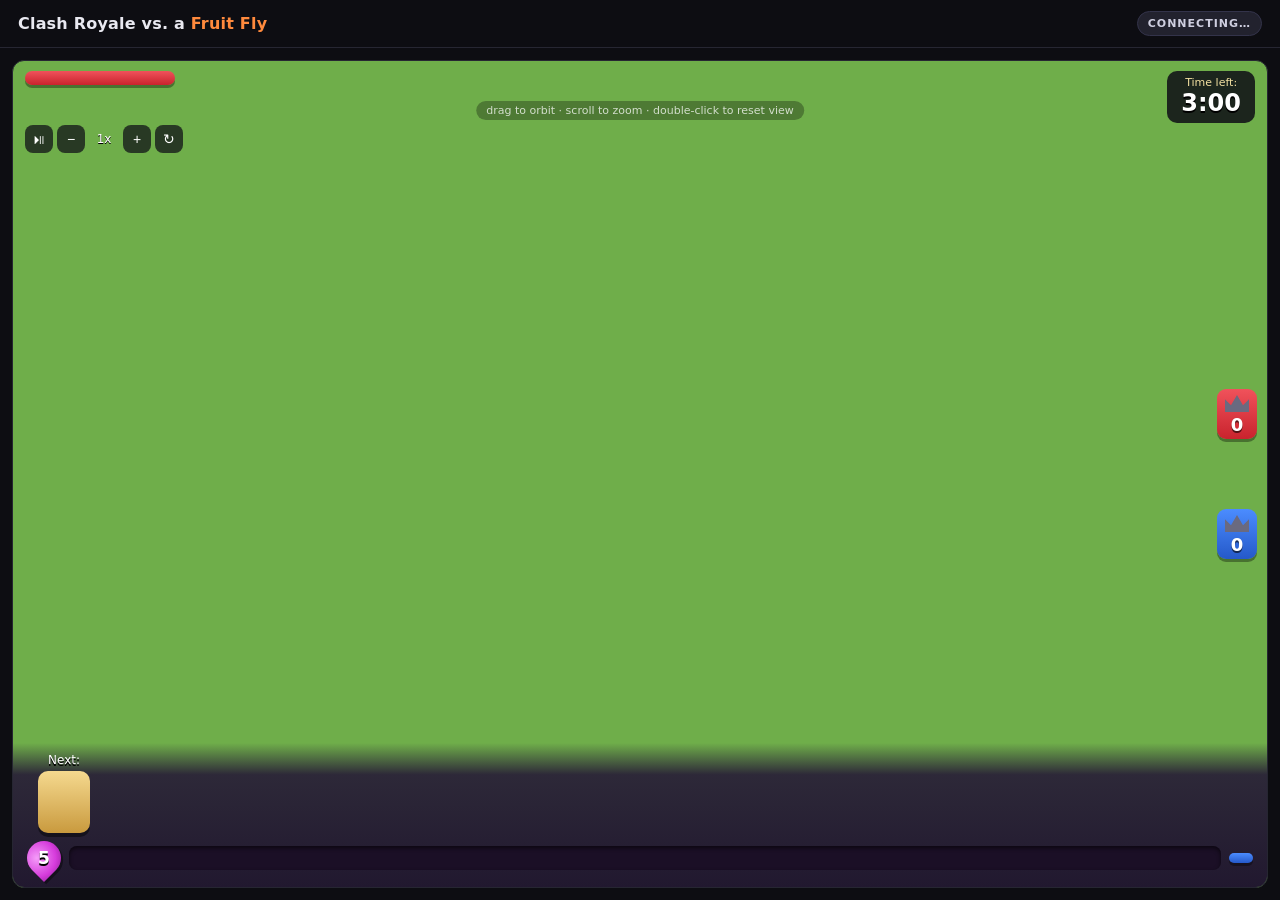
==== web/index.html @ ee89f45e "Add 3D browser viewer with fly avatar and live brain point cloud - play3d.py: stdlib HTTP + server-s" ====
<!doctype html>
<html lang="en">
<head>
  <meta charset="utf-8">
  <meta name="viewport" content="width=device-width, initial-scale=1">
  <title>Fly Clash Royale</title>
  <link rel="icon" href="data:image/svg+xml,%3Csvg xmlns=%22http://www.w3.org/2000/svg%22 viewBox=%220 0 100 100%22%3E%3Ctext y=%22.9em%22 font-size=%2290%22%3E%F0%9F%AA%B0%3C/text%3E%3C/svg%3E">
  <link rel="stylesheet" href="style.css">
  <script type="importmap">
    { "imports": { "three": "./vendor/three.module.js", "three/addons/": "./vendor/" } }
  </script>
</head>
<body>
  <header id="topbar">
    <div class="title">Clash Royale vs. a <span>Fruit Fly</span></div>
    <div id="subtitle"></div>
    <div id="status" class="pill">connecting…</div>
  </header>
  <main>
    <section id="game">
      <canvas id="arena"></canvas>
      <div id="labels"></div>

      <div id="hud-top">
        <div id="opp" class="banner red"><span id="opp-name"></span></div>
        <div id="timer"><small>Time left:</small><b id="time">3:00</b></div>
        <div id="x2" class="hidden"><b>x2</b></div>
      </div>
      <div id="crowns">
        <div class="crownbox red"><div class="crown"></div><b id="crowns-top">0</b></div>
        <div class="crownbox blue"><div class="crown"></div><b id="crowns-bottom">0</b></div>
      </div>

      <div id="hud-bottom">
        <div id="next"><small>Next:</small><div id="next-card" class="card small"></div></div>
        <div id="hand"></div>
        <div id="elixir-row">
          <div class="drop"><b id="elixir-n">5</b></div>
          <div id="elixir-bar"></div>
          <div id="me" class="banner blue"><span id="me-name"></span></div>
        </div>
      </div>

      <div id="controls">
        <button data-cmd="pause" title="Pause (space)">⏯</button>
        <button data-cmd="slower" title="Slower (-)">−</button>
        <span id="speed">1x</span>
        <button data-cmd="faster" title="Faster (+)">+</button>
        <button data-cmd="restart" title="Restart (R)">↻</button>
      </div>
      <div id="hint">drag to orbit · scroll to zoom · double-click to reset view</div>

      <div id="result" class="hidden">
        <div class="result-card">
          <div id="result-title"></div>
          <div id="result-crowns"></div>
          <button id="rematch">Rematch</button>
        </div>
      </div>
    </section>

    <aside id="flypanel" class="hidden">
      <div class="panel-head">
        <div class="panel-title">THE FLY'S BRAIN</div>
        <div id="fly-state" class="pill small">idle</div>
      </div>
      <div id="brain-wrap">
        <canvas id="brain"></canvas>
        <div id="legend"></div>
      </div>
      <div id="stats"></div>
      <div id="thinking">
        <h4>WHAT IT'S CONSIDERING</h4>
        <ol id="think-list"></ol>
      </div>
      <p class="note">
        Every half-second of game time, the arena is projected onto the fly's photoreceptors and
        signals spread through the real FlyWire wiring. The descending &amp; motor neurons (pink) are
        read out as the fly's choice. Brighter = more active.
      </p>
    </aside>
  </main>
  <script type="module" src="js/main.js"></script>
</body>
</html>
---- web/style.css ----
:root {
  --bg: #0d0d12;
  --panel: #15151d;
  --line: #262632;
  --text: #e9e9f1;
  --muted: #8b8ba0;
  --accent: #ff8a3d;
  --blue: #3478f6;
  --red: #e8343e;
  --elixir: #d63cdc;
  --cr-font: "Arial Rounded MT Bold", "Avenir Next", "Helvetica Neue", system-ui, sans-serif;
}

* { box-sizing: border-box; }
html, body { margin: 0; height: 100%; background: var(--bg); color: var(--text); overflow: hidden;
  font-family: -apple-system, BlinkMacSystemFont, "Inter", system-ui, sans-serif; }
.hidden { display: none !important; }

#topbar { height: 48px; display: flex; align-items: center; gap: 14px; padding: 0 18px;
  border-bottom: 1px solid var(--line); }
#topbar .title { font-weight: 700; font-size: 16px; letter-spacing: 0.2px; }
#topbar .title span { color: var(--accent); }
#subtitle { color: var(--muted); font-size: 13px; flex: 1; white-space: nowrap; overflow: hidden; text-overflow: ellipsis; }
.pill { font-size: 11px; font-weight: 700; letter-spacing: 1px; text-transform: uppercase;
  padding: 5px 10px; border-radius: 999px; background: #22222e; color: #cfcfe0; border: 1px solid #33334a; }
.pill.live { background: rgba(60, 200, 120, 0.12); color: #6be29a; border-color: rgba(60, 200, 120, 0.35); }
.pill.warn { background: rgba(255, 138, 61, 0.12); color: var(--accent); border-color: rgba(255, 138, 61, 0.4); }
.pill.small { font-size: 10px; padding: 3px 8px; }

main { display: flex; height: calc(100% - 48px); padding: 12px; gap: 12px; }
#game { position: relative; flex: 1; min-width: 0; border: 1px solid var(--line); border-radius: 12px;
  overflow: hidden; background: #6fae4a; }
#arena { position: absolute; inset: 0; width: 100%; height: 100%; display: block; touch-action: none; }
#game-label { position: absolute; z-index: 5; top: 10px; left: 50%; transform: translateX(-50%);
  font-size: 10px; letter-spacing: 2px; font-weight: 700; color: rgba(255,255,255,0.75);
  background: rgba(0,0,0,0.35); padding: 4px 10px; border-radius: 999px; pointer-events: none; }

/* ---- Clash Royale style HUD ---- */
.cr { font-family: var(--cr-font); }
#hud-top, #hud-bottom, #crowns, #labels, #controls, #hint { position: absolute; z-index: 4; font-family: var(--cr-font); }
#hud-top { top: 10px; left: 12px; right: 12px; display: flex; justify-content: space-between; align-items: flex-start; pointer-events: none; }
.banner { color: #fff; font-size: 16px; padding: 7px 16px; border-radius: 9px; min-width: 150px;
  text-shadow: 0 2px 0 rgba(0,0,0,0.55), 0 0 2px #000; box-shadow: 0 3px 0 rgba(0,0,0,0.35); }
.banner.red { background: linear-gradient(#f0525b, #c9232d); }
.banner.blue { background: linear-gradient(#4b8cff, #2559c9); }
#timer { background: rgba(10, 8, 20, 0.82); border-radius: 10px; padding: 5px 14px 6px; text-align: center; color: #fff; }
#timer small { display: block; font-size: 11px; color: #f1dfa0; }
#timer b { font-size: 24px; text-shadow: 0 2px 0 #000; }
#timer.double b { color: #ff9a3d; }
#x2 { position: absolute; right: 120px; top: 10px; width: 40px; height: 40px; border-radius: 50% 50% 50% 0;
  transform: rotate(-45deg); background: var(--elixir); color: #fff; display: grid; place-items: center;
  font-size: 13px; box-shadow: 0 3px 0 rgba(0,0,0,0.35); }
#x2 b { transform: rotate(45deg); text-shadow: 0 1px 0 #000; }
#crowns { right: 10px; top: 50%; transform: translateY(-50%); display: flex; flex-direction: column; gap: 70px; pointer-events: none; }
.crownbox { width: 40px; padding: 6px 0 4px; border-radius: 9px; text-align: center; color: #fff;
  box-shadow: 0 3px 0 rgba(0,0,0,0.35); }
.crownbox.red { background: linear-gradient(#f0525b, #c9232d); }
.crownbox.blue { background: linear-gradient(#4b8cff, #2559c9); }
.crownbox b { font-size: 18px; text-shadow: 0 2px 0 rgba(0,0,0,0.6); }
.crown { width: 24px; height: 17px; margin: 0 auto 2px; background: #6a6a80;
  clip-path: polygon(0 100%, 0 25%, 25% 60%, 50% 0, 75% 60%, 100% 25%, 100% 100%); }
.crownbox.has .crown { background: #ffcc33; }

#hud-bottom { left: 0; right: 0; bottom: 0; padding: 10px 14px 12px;
  background: linear-gradient(rgba(36, 22, 54, 0.0), rgba(36, 22, 54, 0.88) 22%, rgba(30, 18, 46, 0.96));
  display: grid; grid-template-columns: 74px 1fr; grid-template-rows: auto auto; gap: 8px 10px; }
#next { grid-row: 1; display: flex; flex-direction: column; align-items: center; justify-content: flex-end; color: #fff; }
#next small { font-size: 12px; text-shadow: 0 2px 0 #000; margin-bottom: 4px; }
#hand { grid-row: 1; display: grid; grid-template-columns: repeat(4, 1fr); gap: 8px; max-width: 420px; }
#elixir-row { grid-column: 1 / 3; display: flex; align-items: center; gap: 8px; }
#me { min-width: 0; font-size: 13px; padding: 5px 12px; white-space: nowrap; }

.card { position: relative; aspect-ratio: 5 / 6; border-radius: 10px; cursor: pointer; user-select: none;
  background: linear-gradient(#f5d98f, #c99a3e); padding: 3px; box-shadow: 0 4px 0 rgba(0,0,0,0.45);
  transition: transform 0.12s ease, filter 0.2s; }
.card .inner { position: relative; width: 100%; height: 100%; border-radius: 8px; overflow: hidden;
  background: radial-gradient(circle at 50% 35%, #6d93d8, #2e4f93); }
.card img { position: absolute; inset: 0; width: 100%; height: 100%; object-fit: contain; }
.card .name { position: absolute; left: 0; right: 0; bottom: 3px; text-align: center; color: #fff;
  font-size: 11px; text-shadow: 0 1px 0 #000, 0 0 2px #000; }
.card .cost { position: absolute; left: -7px; top: -7px; width: 26px; height: 26px; border-radius: 50% 50% 50% 0;
  transform: rotate(-45deg); background: radial-gradient(circle at 35% 35%, #f59cf9, var(--elixir) 60%, #8a1d92);
  box-shadow: 0 2px 0 rgba(0,0,0,0.4); display: grid; place-items: center; }
.card .cost b { transform: rotate(45deg); color: #fff; font-size: 14px; text-shadow: 0 1px 0 #000, 0 0 2px #000; }
.card .cover { position: absolute; left: 0; right: 0; top: 0; background: rgba(30, 30, 40, 0.68); border-radius: 8px 8px 0 0; }
.card.selected { transform: translateY(-12px); box-shadow: 0 0 0 3px #fff8b0, 0 10px 18px rgba(0,0,0,0.5); }
.card.small { width: 52px; cursor: default; }
.card.small .name { display: none; }
.card.small .cost { width: 20px; height: 20px; left: -5px; top: -5px; }
.card.small .cost b { font-size: 11px; }
.card.denied { animation: shake 0.3s; }
@keyframes shake { 25% { transform: translateX(-4px); } 75% { transform: translateX(4px); } }

.drop { width: 34px; height: 34px; flex: none; border-radius: 50% 50% 50% 0; transform: rotate(-45deg);
  background: radial-gradient(circle at 35% 35%, #f59cf9, var(--elixir) 60%, #8a1d92);
  display: grid; place-items: center; box-shadow: 0 3px 0 rgba(0,0,0,0.4); }
.drop b { transform: rotate(45deg); color: #fff; font-size: 17px; text-shadow: 0 2px 0 #000; }
#elixir-bar { flex: 1; height: 24px; display: grid; grid-template-columns: repeat(10, 1fr); gap: 3px;
  padding: 3px; border-radius: 8px; background: #1b0f26; box-shadow: inset 0 2px 4px rgba(0,0,0,0.6); }
#elixir-bar .seg { border-radius: 5px; background: #3a1f4c; position: relative; overflow: hidden; }
#elixir-bar .seg i { position: absolute; inset: 0; width: 0; background: linear-gradient(#f07cf5, var(--elixir)); }

#labels { inset: 0; pointer-events: none; }
.hp { position: absolute; transform: translate(-50%, -100%); height: 8px; border-radius: 4px;
  background: #23232c; box-shadow: 0 0 0 1.5px #111; overflow: hidden; }
.hp i { position: absolute; left: 0; top: 0; bottom: 0; background: var(--blue); }
.hp.red i { background: var(--red); }
.hp.big { height: 16px; }
.hp.big b { position: absolute; inset: 0; text-align: center; font-size: 11px; line-height: 16px; color: #fff;
  text-shadow: 0 1px 0 #000, 0 0 2px #000; }
.zz { position: absolute; transform: translate(-50%, -100%); color: #fff; font-size: 18px; font-weight: bold;
  text-shadow: 0 2px 0 #000; animation: zz 2s infinite; }
@keyframes zz { 0% { opacity: 0; transform: translate(-30%, -60%); } 30% { opacity: 1; } 100% { opacity: 0; transform: translate(10%, -180%); } }
.popcard { position: absolute; width: 46px; transform: translate(-50%, -120%); animation: pop 1.3s forwards; }
.popcard img { width: 100%; border-radius: 7px; border: 2px solid #fff; box-shadow: 0 3px 8px rgba(0,0,0,0.5); background: #3b5fa8; }
.popcard.red img { border-color: #ffb0b5; background: #a8323b; }
@keyframes pop { 0% { opacity: 0; transform: translate(-50%, -80%) scale(0.6); } 15% { opacity: 1; transform: translate(-50%, -120%) scale(1.05); }
  75% { opacity: 1; } 100% { opacity: 0; transform: translate(-50%, -170%) scale(0.9); } }

#controls { left: 12px; top: 64px; display: flex; gap: 4px; align-items: center; }
#controls button { width: 28px; height: 28px; border-radius: 8px; border: none; cursor: pointer;
  background: rgba(10, 8, 20, 0.7); color: #fff; font-size: 14px; }
#controls button:hover { background: rgba(40, 30, 70, 0.9); }
#speed { color: #fff; font-size: 12px; min-width: 30px; text-align: center; text-shadow: 0 1px 0 #000; }
#hint { left: 50%; transform: translateX(-50%); top: 40px; color: rgba(255,255,255,0.75); font-size: 11px;
  background: rgba(0,0,0,0.3); padding: 3px 10px; border-radius: 999px; pointer-events: none; transition: opacity 1s; }

#result { position: absolute; inset: 0; z-index: 10; display: grid; place-items: center; background: rgba(0,0,0,0.45);
  font-family: var(--cr-font); }
.result-card { text-align: center; color: #fff; }
#result-title { font-size: 40px; text-shadow: 0 3px 0 #000; padding: 14px 30px; border-radius: 14px; }
#result-crowns { display: flex; gap: 14px; justify-content: center; margin: 18px 0; }
#result-crowns .crown { width: 54px; height: 38px; }
#result-crowns .crown.on { background: #ffcc33; }
#rematch { font-family: var(--cr-font); font-size: 18px; color: #fff; border: none; border-radius: 10px; padding: 10px 26px;
  background: linear-gradient(#ffcd4d, #e39a12); box-shadow: 0 4px 0 #8a5a00; cursor: pointer; text-shadow: 0 2px 0 rgba(0,0,0,0.4); }

/* ---- fly panel ---- */
#flypanel { width: 380px; flex: none; display: flex; flex-direction: column; gap: 10px; background: var(--panel);
  border: 1px solid var(--line); border-radius: 12px; padding: 14px; overflow-y: auto; }
.panel-head { display: flex; justify-content: space-between; align-items: center; }
.panel-title { font-size: 11px; font-weight: 700; letter-spacing: 2px; color: var(--muted); }
#brain-wrap { position: relative; height: 330px; border-radius: 10px; overflow: hidden;
  background: radial-gradient(circle at 50% 45%, #141428, #07070c); }
#brain { width: 100%; height: 100%; display: block; cursor: grab; }
#legend { position: absolute; left: 10px; bottom: 8px; font-size: 11px; color: #b9b9cc; display: grid; gap: 2px; pointer-events: none; }
#legend span { display: inline-block; width: 8px; height: 8px; border-radius: 50%; margin-right: 6px; }
#stats { display: grid; grid-template-columns: repeat(3, 1fr); border: 1px solid var(--line); border-radius: 10px; }
#stats div { padding: 10px; border-right: 1px solid var(--line); border-bottom: 1px solid var(--line); }
#stats div:nth-child(3n) { border-right: none; }
#stats div:nth-last-child(-n + 3) { border-bottom: none; }
#stats b { display: block; font-size: 17px; font-variant-numeric: tabular-nums; }
#stats small { font-size: 9px; letter-spacing: 1px; color: var(--muted); text-transform: uppercase; }
#thinking h4 { margin: 4px 0 8px; font-size: 11px; letter-spacing: 2px; color: var(--muted); }
#think-list { list-style: none; margin: 0; padding: 0; display: grid; gap: 6px; }
#think-list li { position: relative; padding: 7px 10px; border-radius: 8px; background: #1d1d28; font-size: 13px; overflow: hidden; }
#think-list li i { position: absolute; left: 0; top: 0; bottom: 0; background: rgba(255, 138, 61, 0.22); transition: width 0.3s; }
#think-list li span { position: relative; display: flex; justify-content: space-between; }
#think-list li em { font-style: normal; color: var(--muted); font-variant-numeric: tabular-nums; }
.note { color: var(--muted); font-size: 12px; line-height: 1.5; margin: 0; }
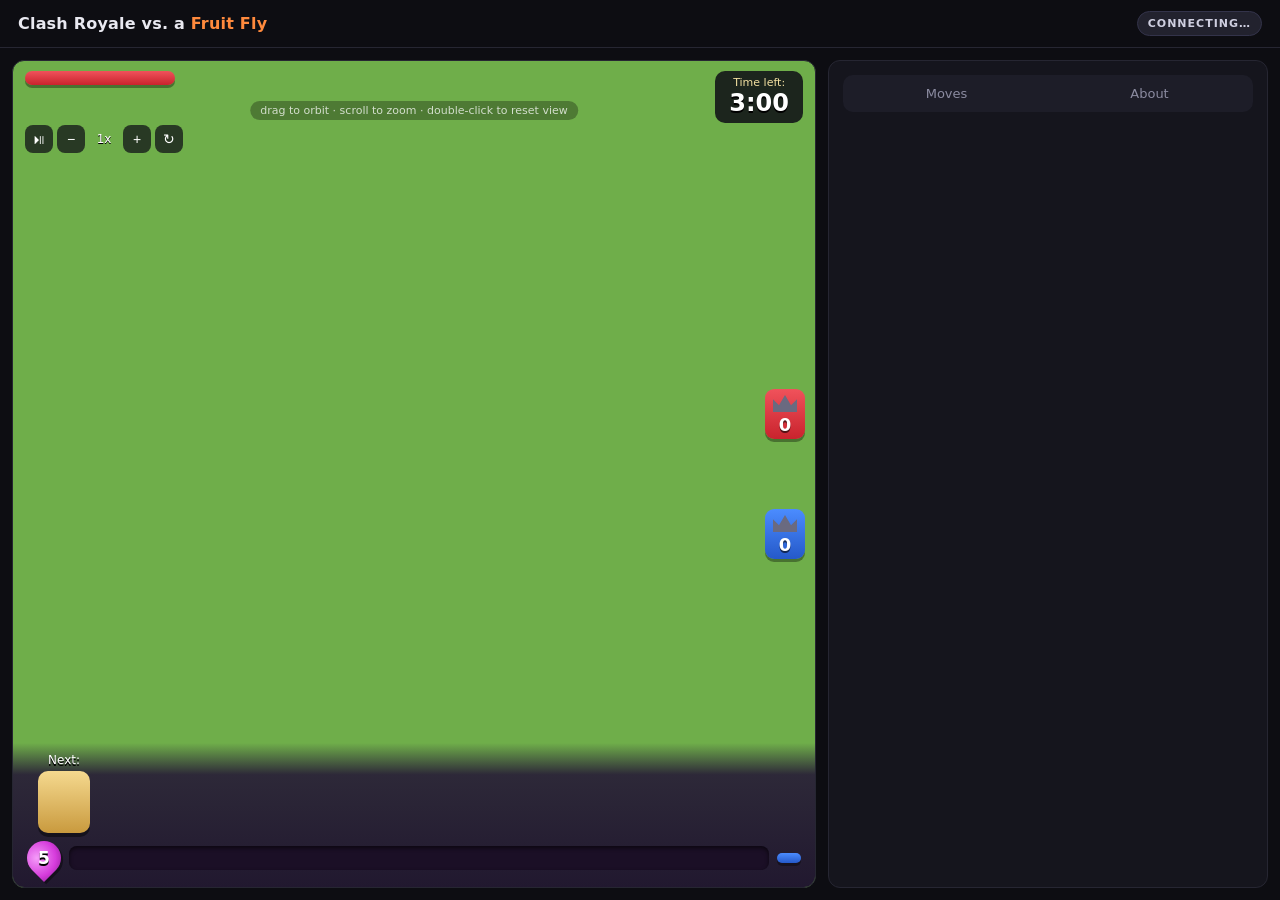
==== commit 4335df70: "Viewer: who's-winning bar, tabbed side panel, moves log, About - Value network moved to fly/critic.p" ====
--- a/web/index.html
+++ b/web/index.html
@@ -19,6 +19,10 @@
   <main>
     <section id="game">
       <canvas id="arena"></canvas>
+      <div id="winbar" class="hidden" title="Who's winning (the fly's value network)">
+        <div id="winbar-top"></div><div id="winbar-fill"></div>
+        <b id="winbar-top-n"></b><b id="winbar-bot-n"></b>
+      </div>
       <div id="labels"></div>
 
       <div id="hud-top">
@@ -59,25 +63,71 @@
       </div>
     </section>
 
-    <aside id="flypanel" class="hidden">
-      <div class="panel-head">
-        <div class="panel-title">THE FLY'S BRAIN</div>
-        <div id="fly-state" class="pill small">idle</div>
-      </div>
-      <div id="brain-wrap">
-        <canvas id="brain"></canvas>
-        <div id="legend"></div>
-      </div>
-      <div id="stats"></div>
-      <div id="thinking">
-        <h4>WHAT IT'S CONSIDERING</h4>
-        <ol id="think-list"></ol>
-      </div>
-      <p class="note">
-        Every half-second of game time, the arena is projected onto the fly's photoreceptors and
-        signals spread through the real FlyWire wiring. The descending &amp; motor neurons (pink) are
-        read out as the fly's choice. Brighter = more active.
-      </p>
+    <aside id="flypanel">
+      <section id="brain-section" class="hidden">
+        <div class="panel-head">
+          <div class="panel-title">THE FLY'S BRAIN</div>
+          <div id="fly-state" class="pill small">idle</div>
+        </div>
+        <div id="brain-wrap">
+          <canvas id="brain"></canvas>
+          <button id="brain-expand" title="Expand the brain (B)">⤢</button>
+          <div id="legend"></div>
+        </div>
+        <div id="stats"></div>
+      </section>
+
+      <nav id="tabs">
+        <button data-tab="decision" class="hidden">Decision</button>
+        <button data-tab="moves">Moves</button>
+        <button data-tab="about">About</button>
+      </nav>
+
+      <section class="tab" id="tab-decision">
+        <div id="decision">
+          <div class="vision-col">
+            <h4>WHAT IT SEES</h4>
+            <canvas id="vision" width="360" height="640"></canvas>
+            <div class="vision-key">
+              <span><i style="background:#47c6ff"></i>its troops</span>
+              <span><i style="background:#ff7a45"></i>enemy</span>
+              <span><i class="ring"></i>where it wants to play</span>
+            </div>
+          </div>
+          <div class="hand-col">
+            <h4>ITS HAND</h4>
+            <div id="fly-hand"></div>
+            <div id="fly-wait" class="pick"><div class="bar"><i></i></div><span>Wait</span><em>–</em></div>
+            <div id="fly-elixir"></div>
+          </div>
+        </div>
+        <div id="thinking">
+          <h4>WHAT IT'S CONSIDERING</h4>
+          <ol id="think-list"></ol>
+        </div>
+      </section>
+
+      <section class="tab" id="tab-moves">
+        <ol id="moves"><li class="empty">No cards played yet.</li></ol>
+      </section>
+
+      <section class="tab" id="tab-about">
+        <h3>A fruit fly's brain, playing Clash Royale</h3>
+        <p>The player called <b>Fly</b> is controlled by a simulation of the adult fruit-fly brain wired exactly like
+          the real one: 134,181 neurons and 2.7 million connections from the
+          <a href="https://flywire.ai" target="_blank" rel="noopener">FlyWire</a> connectome. Which neurons connect, and
+          whether each connection excites or inhibits, comes from the real fly and never changes.</p>
+        <p>Every half-second of game time, the arena is projected onto the fly's ~7,500 photoreceptors. Activity spreads
+          through the wiring, and the descending &amp; motor neurons (pink in the brain view) are read out as its choice:
+          wait, or play a card somewhere.</p>
+        <p>It learned only by playing against copies of itself (reinforcement learning, PPO): wins are rewarded and
+          losses penalised. Training adjusted how strongly each neuron responds, never the wiring. The bots never
+          taught it; they only measure it.</p>
+        <p class="muted">Controls: click a card (or 1–4), then the arena. Drag to orbit, scroll to zoom, B to expand
+          the brain, Space to pause, R for a rematch.</p>
+        <p class="muted">Unofficial fan project, not affiliated with Supercell. FlyWire data CC BY-NC 4.0.
+          <a href="https://github.com/Zaib111/fly-clash-royale" target="_blank" rel="noopener">Source on GitHub</a>.</p>
+      </section>
     </aside>
   </main>
   <script type="module" src="js/main.js"></script>
--- a/web/style.css
+++ b/web/style.css
@@ -136,11 +136,11 @@
   background: linear-gradient(#ffcd4d, #e39a12); box-shadow: 0 4px 0 #8a5a00; cursor: pointer; text-shadow: 0 2px 0 rgba(0,0,0,0.4); }
 
 /* ---- fly panel ---- */
-#flypanel { width: 380px; flex: none; display: flex; flex-direction: column; gap: 10px; background: var(--panel);
+#flypanel { width: 440px; flex: none; display: flex; flex-direction: column; gap: 10px; background: var(--panel);
   border: 1px solid var(--line); border-radius: 12px; padding: 14px; overflow-y: auto; }
 .panel-head { display: flex; justify-content: space-between; align-items: center; }
 .panel-title { font-size: 11px; font-weight: 700; letter-spacing: 2px; color: var(--muted); }
-#brain-wrap { position: relative; height: 330px; border-radius: 10px; overflow: hidden;
+#brain-wrap { position: relative; height: 430px; flex: none; border-radius: 10px; overflow: hidden;
   background: radial-gradient(circle at 50% 45%, #141428, #07070c); }
 #brain { width: 100%; height: 100%; display: block; cursor: grab; }
 #legend { position: absolute; left: 10px; bottom: 8px; font-size: 11px; color: #b9b9cc; display: grid; gap: 2px; pointer-events: none; }
@@ -158,3 +158,65 @@
 #think-list li span { position: relative; display: flex; justify-content: space-between; }
 #think-list li em { font-style: normal; color: var(--muted); font-variant-numeric: tabular-nums; }
 .note { color: var(--muted); font-size: 12px; line-height: 1.5; margin: 0; }
+
+/* ---- the fly's view + its card pick ---- */
+#decision { display: grid; grid-template-columns: 150px 1fr; gap: 12px; }
+#decision h4 { margin: 2px 0 8px; font-size: 11px; letter-spacing: 2px; color: var(--muted); }
+#vision { width: 150px; height: 266px; display: block; border-radius: 8px; background: #07070c; }
+.vision-key { display: grid; gap: 2px; margin-top: 6px; font-size: 10.5px; color: #b9b9cc; }
+.vision-key i { display: inline-block; width: 8px; height: 8px; border-radius: 50%; margin-right: 6px; vertical-align: -1px; }
+.vision-key i.ring { border: 2px solid #ffd27a; width: 6px; height: 6px; }
+#fly-hand { display: grid; gap: 6px; }
+.pick { position: relative; display: grid; grid-template-columns: 34px 1fr auto; align-items: center; gap: 8px;
+  padding: 4px 8px 4px 4px; border-radius: 8px; background: #1d1d28; border: 1px solid transparent; transition: border-color 0.2s, box-shadow 0.2s; }
+.pick img { width: 34px; height: 40px; object-fit: contain; border-radius: 5px; }
+.pick span { font-size: 12.5px; position: relative; }
+.pick em { font-style: normal; font-size: 12px; color: var(--muted); font-variant-numeric: tabular-nums; position: relative; }
+.pick .bar { position: absolute; inset: 0; border-radius: 8px; overflow: hidden; }
+.pick .bar i { position: absolute; left: 0; top: 0; bottom: 0; width: 0; background: rgba(255, 138, 61, 0.2); transition: width 0.3s; }
+.pick img { position: relative; }
+.pick.chosen { border-color: #ffd27a; box-shadow: 0 0 14px rgba(255, 210, 122, 0.35); }
+.pick.broke { opacity: 0.45; }
+#fly-wait { grid-template-columns: 1fr auto; padding-left: 10px; margin-top: 6px; min-height: 34px; }
+#fly-elixir { margin-top: 8px; font-size: 11px; color: var(--muted); }
+#fly-elixir b { color: #f07cf5; font-size: 13px; }
+
+#brain-expand { position: absolute; top: 8px; right: 8px; width: 30px; height: 30px; border-radius: 8px; border: 1px solid #33334a;
+  background: rgba(20, 20, 32, 0.8); color: #fff; font-size: 16px; cursor: pointer; z-index: 2; }
+#brain-expand:hover { background: rgba(50, 40, 80, 0.9); }
+body.brain-big #brain-wrap { position: fixed; inset: 60px 12px 12px 12px; height: auto; z-index: 50;
+  border: 1px solid var(--line); box-shadow: 0 20px 60px rgba(0,0,0,0.6); }
+body.brain-big #legend { font-size: 13px; }
+
+/* ---- tabs ---- */
+#tabs { display: flex; gap: 4px; padding: 4px; border-radius: 10px; background: #1d1d28; flex: none; }
+#tabs button { flex: 1; border: none; border-radius: 7px; padding: 7px 0; background: transparent; color: var(--muted);
+  font: inherit; font-size: 13px; cursor: pointer; }
+#tabs button.active { background: #2c2c3c; color: var(--text); }
+.tab { display: none; }
+.tab.active { display: block; }
+#tab-about h3 { margin: 4px 0 8px; font-size: 15px; }
+#tab-about p { font-size: 13px; line-height: 1.55; color: #cfcfdc; margin: 0 0 10px; }
+#tab-about p.muted { color: var(--muted); font-size: 12px; }
+#tab-about a { color: var(--accent); }
+#moves { list-style: none; margin: 0; padding: 0; display: grid; gap: 4px; max-height: 420px; overflow-y: auto; }
+#moves li { display: grid; grid-template-columns: 38px 10px 1fr auto; align-items: center; gap: 8px; padding: 5px 8px;
+  border-radius: 8px; background: #1d1d28; font-size: 12.5px; }
+#moves li.empty { display: block; color: var(--muted); background: none; }
+#moves li .t { color: var(--muted); font-variant-numeric: tabular-nums; }
+#moves li .dot { width: 8px; height: 8px; border-radius: 50%; }
+#moves li img { width: 26px; height: 30px; object-fit: contain; }
+#moves li .who { color: var(--muted); font-size: 11.5px; }
+#moves li.new { animation: flashrow 1s; }
+@keyframes flashrow { from { background: #3a2f1e; } to { background: #1d1d28; } }
+
+/* ---- who's winning bar ---- */
+#winbar { position: absolute; z-index: 4; left: 12px; top: 104px; bottom: 190px; width: 12px; border-radius: 6px; overflow: hidden;
+  background: var(--red); box-shadow: 0 0 0 2px rgba(0,0,0,0.35); }
+#winbar-fill { position: absolute; left: 0; right: 0; bottom: 0; height: 50%; background: var(--blue); transition: height 0.6s ease; }
+#winbar b { position: absolute; left: 18px; font-family: var(--cr-font); font-size: 12px; color: #fff; text-shadow: 0 1px 0 #000, 0 0 3px #000; white-space: nowrap; }
+#winbar { overflow: visible; }
+#winbar-top-n { top: 0; }
+#winbar-bot-n { bottom: 0; }
+#winbar-top { position: absolute; inset: 0; border-radius: 6px; background: var(--red); }
+#winbar-fill { border-radius: 0 0 6px 6px; }
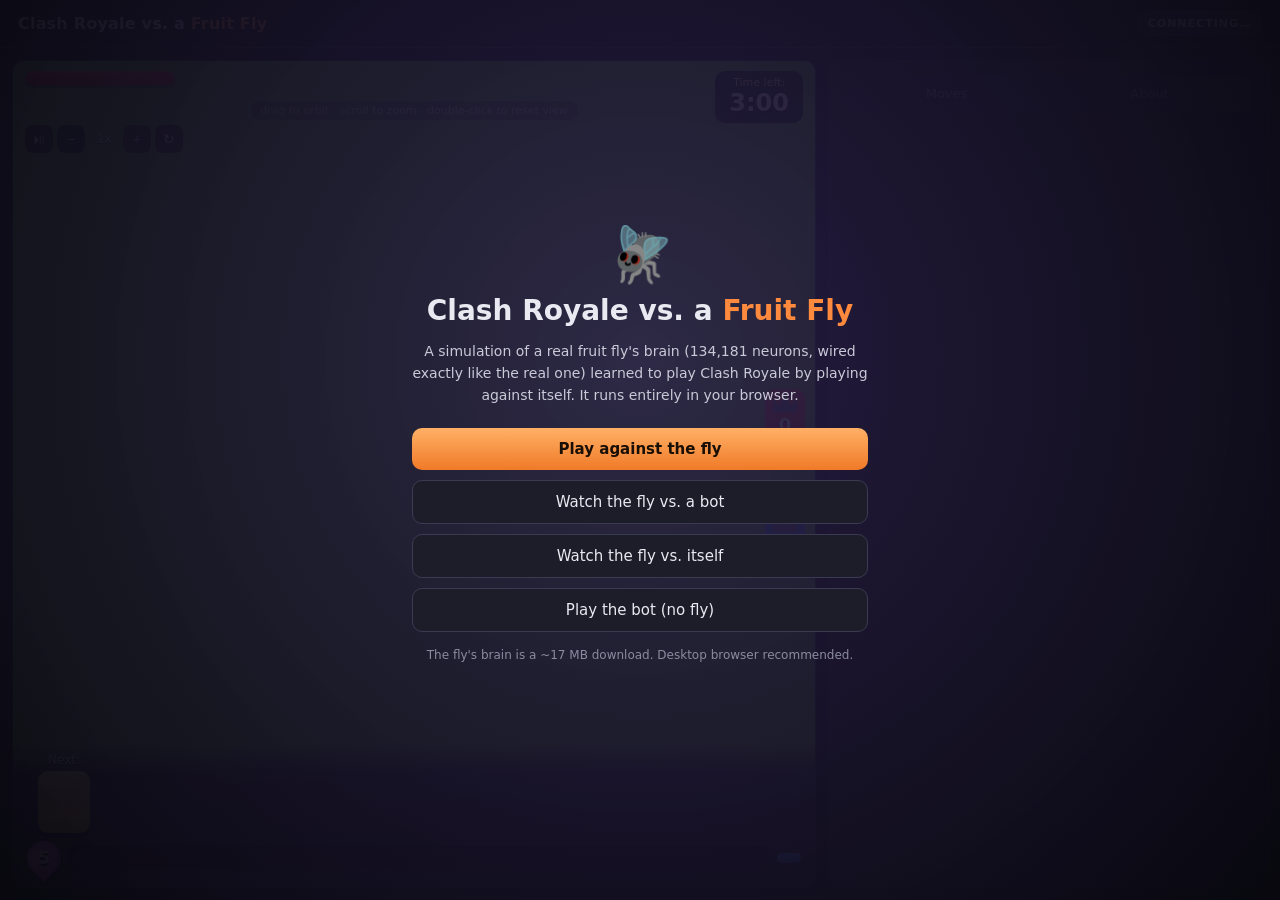
==== commit 260a9369: "Run the whole game in the browser: JS port of the game, bots and fly brain - web/js/engine/game.js: " ====
--- a/web/index.html
+++ b/web/index.html
@@ -130,6 +130,22 @@
       </section>
     </aside>
   </main>
+  <div id="menu" class="overlay hidden">
+    <div class="menu-card">
+      <div class="menu-fly">🪰</div>
+      <h1>Clash Royale vs. a <span>Fruit Fly</span></h1>
+      <p>A simulation of a real fruit fly's brain (134,181 neurons, wired exactly like the real one) learned to play
+        Clash Royale by playing against itself. It runs entirely in your browser.</p>
+      <div class="menu-buttons">
+        <button data-p1="human" data-p2="fly" class="primary">Play against the fly</button>
+        <button data-p1="scripted" data-p2="fly">Watch the fly vs. a bot</button>
+        <button data-p1="fly" data-p2="fly">Watch the fly vs. itself</button>
+        <button data-p1="human" data-p2="scripted">Play the bot (no fly)</button>
+      </div>
+      <p class="menu-note">The fly's brain is a ~17 MB download. Desktop browser recommended.</p>
+    </div>
+  </div>
+  <div id="loading" class="overlay hidden"><div class="menu-card"><div class="menu-fly spin">🪰</div><p id="loading-text">Starting…</p></div></div>
   <script type="module" src="js/main.js"></script>
 </body>
 </html>
--- a/web/style.css
+++ b/web/style.css
@@ -220,3 +220,20 @@
 #winbar-bot-n { bottom: 0; }
 #winbar-top { position: absolute; inset: 0; border-radius: 6px; background: var(--red); }
 #winbar-fill { border-radius: 0 0 6px 6px; }
+
+/* ---- start menu / loading (browser-only mode) ---- */
+.overlay { position: fixed; inset: 0; z-index: 100; display: grid; place-items: center;
+  background: radial-gradient(circle at 50% 40%, rgba(40, 30, 70, 0.92), rgba(8, 8, 14, 0.97)); }
+.menu-card { max-width: 520px; padding: 32px; text-align: center; }
+.menu-card h1 { margin: 8px 0 12px; font-size: 28px; }
+.menu-card h1 span { color: var(--accent); }
+.menu-card p { color: #c9c9d8; line-height: 1.55; font-size: 14px; }
+.menu-fly { font-size: 54px; }
+.menu-fly.spin { animation: hover 1.2s ease-in-out infinite alternate; }
+@keyframes hover { from { transform: translateY(-6px) rotate(-6deg); } to { transform: translateY(6px) rotate(6deg); } }
+.menu-buttons { display: grid; gap: 10px; margin: 22px 0 14px; }
+.menu-buttons button { font: inherit; font-size: 15px; padding: 12px; border-radius: 10px; cursor: pointer;
+  border: 1px solid #3a3a52; background: #1d1d2a; color: var(--text); }
+.menu-buttons button:hover { background: #2a2a3d; }
+.menu-buttons button.primary { background: linear-gradient(#ffb066, #f07a28); border: none; color: #1a0f05; font-weight: 700; }
+.menu-note { font-size: 12px !important; color: var(--muted) !important; }
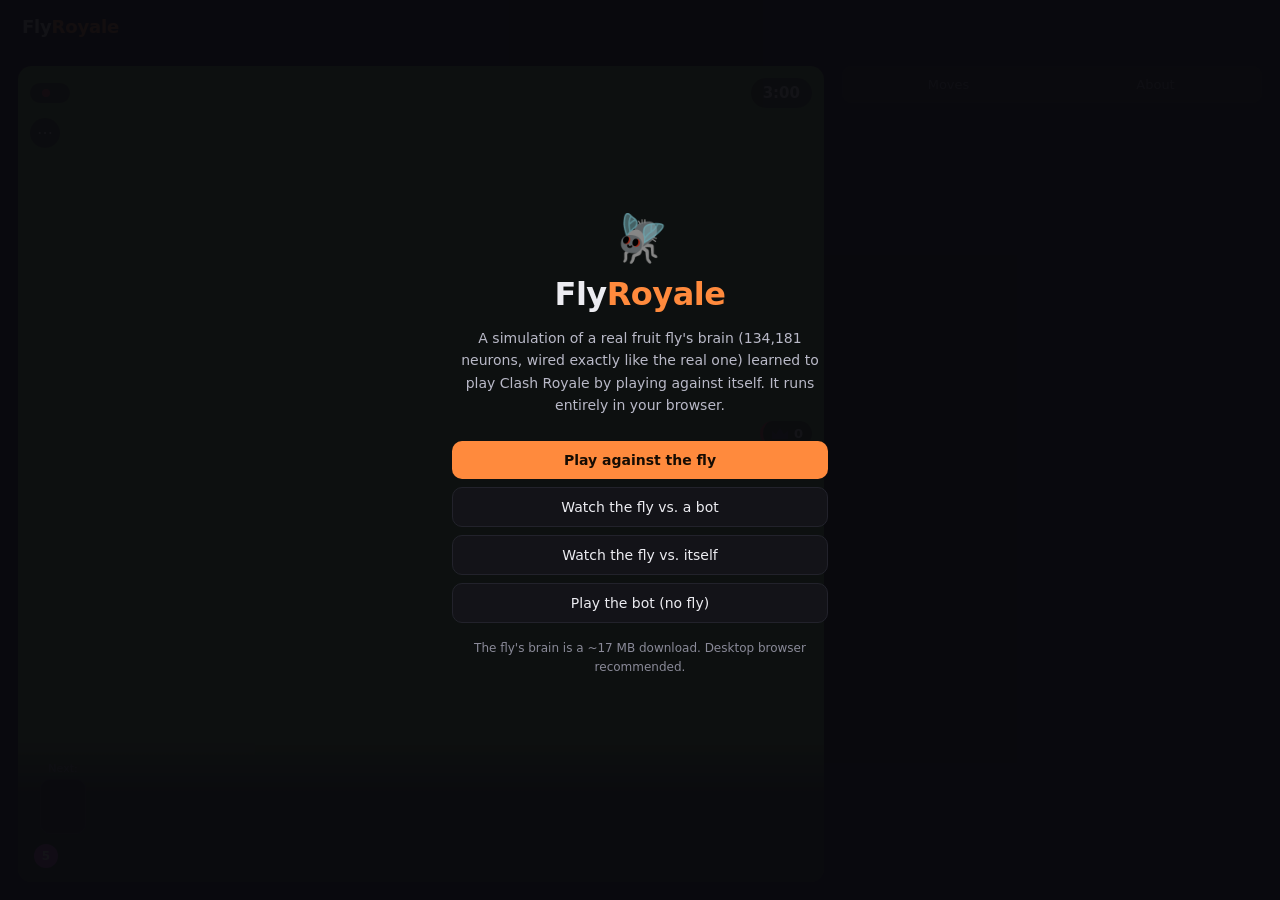
==== commit 4a0f6f4e: "Rename to FlyRoyale; minimal UI - Top bar is just the name and a one-line description; status pill o" ====
--- a/web/index.html
+++ b/web/index.html
@@ -3,7 +3,7 @@
 <head>
   <meta charset="utf-8">
   <meta name="viewport" content="width=device-width, initial-scale=1">
-  <title>Fly Clash Royale</title>
+  <title>FlyRoyale</title>
   <link rel="icon" href="data:image/svg+xml,%3Csvg xmlns=%22http://www.w3.org/2000/svg%22 viewBox=%220 0 100 100%22%3E%3Ctext y=%22.9em%22 font-size=%2290%22%3E%F0%9F%AA%B0%3C/text%3E%3C/svg%3E">
   <link rel="stylesheet" href="style.css">
   <script type="importmap">
@@ -12,23 +12,19 @@
 </head>
 <body>
   <header id="topbar">
-    <div class="title">Clash Royale vs. a <span>Fruit Fly</span></div>
+    <div class="title">Fly<span>Royale</span></div>
     <div id="subtitle"></div>
-    <div id="status" class="pill">connecting…</div>
+    <div id="status" class="pill hidden"></div>
   </header>
   <main>
     <section id="game">
       <canvas id="arena"></canvas>
-      <div id="winbar" class="hidden" title="Who's winning (the fly's value network)">
-        <div id="winbar-top"></div><div id="winbar-fill"></div>
-        <b id="winbar-top-n"></b><b id="winbar-bot-n"></b>
-      </div>
+      <div id="winbar" class="hidden" title="Who's winning"><div id="winbar-fill"></div></div>
       <div id="labels"></div>
 
       <div id="hud-top">
-        <div id="opp" class="banner red"><span id="opp-name"></span></div>
-        <div id="timer"><small>Time left:</small><b id="time">3:00</b></div>
-        <div id="x2" class="hidden"><b>x2</b></div>
+        <div id="opp"><i></i><span id="opp-name"></span></div>
+        <div id="timer"><b id="time">3:00</b><span id="x2" class="hidden">2× elixir</span></div>
       </div>
       <div id="crowns">
         <div class="crownbox red"><div class="crown"></div><b id="crowns-top">0</b></div>
@@ -41,18 +37,16 @@
         <div id="elixir-row">
           <div class="drop"><b id="elixir-n">5</b></div>
           <div id="elixir-bar"></div>
-          <div id="me" class="banner blue"><span id="me-name"></span></div>
         </div>
       </div>
 
-      <div id="controls">
-        <button data-cmd="pause" title="Pause (space)">⏯</button>
-        <button data-cmd="slower" title="Slower (-)">−</button>
-        <span id="speed">1x</span>
-        <button data-cmd="faster" title="Faster (+)">+</button>
-        <button data-cmd="restart" title="Restart (R)">↻</button>
+      <button id="menu-btn" title="Game controls">⋯</button>
+      <div id="controls" class="hidden">
+        <button data-cmd="pause">Pause <kbd>space</kbd></button>
+        <div class="speed-row"><button data-cmd="slower" aria-label="Slower">−</button><span id="speed">1x</span><button data-cmd="faster" aria-label="Faster">+</button></div>
+        <button data-cmd="restart">New match <kbd>R</kbd></button>
+        <button data-cmd="view">Reset camera</button>
       </div>
-      <div id="hint">drag to orbit · scroll to zoom · double-click to reset view</div>
 
       <div id="result" class="hidden">
         <div class="result-card">
@@ -64,24 +58,22 @@
     </section>
 
     <aside id="flypanel">
-      <section id="brain-section" class="hidden">
-        <div class="panel-head">
-          <div class="panel-title">THE FLY'S BRAIN</div>
-          <div id="fly-state" class="pill small">idle</div>
-        </div>
-        <div id="brain-wrap">
-          <canvas id="brain"></canvas>
-          <button id="brain-expand" title="Expand the brain (B)">⤢</button>
-          <div id="legend"></div>
-        </div>
-        <div id="stats"></div>
-      </section>
-
       <nav id="tabs">
+        <button data-tab="brain" class="hidden">Brain</button>
         <button data-tab="decision" class="hidden">Decision</button>
         <button data-tab="moves">Moves</button>
         <button data-tab="about">About</button>
       </nav>
+
+      <section class="tab" id="tab-brain">
+        <div id="brain-wrap">
+          <canvas id="brain"></canvas>
+          <button id="brain-expand" title="Expand (B)">⤢</button>
+          <div id="legend"></div>
+        </div>
+        <div id="statline"></div>
+        <div id="last-move"><span class="muted">Waiting for the fly's first move…</span></div>
+      </section>
 
       <section class="tab" id="tab-decision">
         <div id="decision">
@@ -112,7 +104,7 @@
       </section>
 
       <section class="tab" id="tab-about">
-        <h3>A fruit fly's brain, playing Clash Royale</h3>
+        <h3>FlyRoyale</h3>
         <p>The player called <b>Fly</b> is controlled by a simulation of the adult fruit-fly brain wired exactly like
           the real one: 134,181 neurons and 2.7 million connections from the
           <a href="https://flywire.ai" target="_blank" rel="noopener">FlyWire</a> connectome. Which neurons connect, and
@@ -123,8 +115,8 @@
         <p>It learned only by playing against copies of itself (reinforcement learning, PPO): wins are rewarded and
           losses penalised. Training adjusted how strongly each neuron responds, never the wiring. The bots never
           taught it; they only measure it.</p>
-        <p class="muted">Controls: click a card (or 1–4), then the arena. Drag to orbit, scroll to zoom, B to expand
-          the brain, Space to pause, R for a rematch.</p>
+        <p class="muted">Click a card (or press 1–4), then the arena. Drag to orbit, scroll to zoom, double-click to
+          reset the view. B expands the brain, Space pauses, R starts a new match.</p>
         <p class="muted">Unofficial fan project, not affiliated with Supercell. FlyWire data CC BY-NC 4.0.
           <a href="https://github.com/Zaib111/fly-clash-royale" target="_blank" rel="noopener">Source on GitHub</a>.</p>
       </section>
@@ -133,7 +125,7 @@
   <div id="menu" class="overlay hidden">
     <div class="menu-card">
       <div class="menu-fly">🪰</div>
-      <h1>Clash Royale vs. a <span>Fruit Fly</span></h1>
+      <h1>Fly<span>Royale</span></h1>
       <p>A simulation of a real fruit fly's brain (134,181 neurons, wired exactly like the real one) learned to play
         Clash Royale by playing against itself. It runs entirely in your browser.</p>
       <div class="menu-buttons">
--- a/web/style.css
+++ b/web/style.css
@@ -1,239 +1,209 @@
 :root {
-  --bg: #0d0d12;
-  --panel: #15151d;
-  --line: #262632;
-  --text: #e9e9f1;
-  --muted: #8b8ba0;
+  --bg: #0c0c10;
+  --panel: #131318;
+  --line: #22222b;
+  --raise: #1b1b23;
+  --text: #ececf1;
+  --muted: #8a8a99;
   --accent: #ff8a3d;
-  --blue: #3478f6;
-  --red: #e8343e;
-  --elixir: #d63cdc;
-  --cr-font: "Arial Rounded MT Bold", "Avenir Next", "Helvetica Neue", system-ui, sans-serif;
+  --blue: #4c8dff;
+  --red: #ef5350;
+  --elixir: #c84fd8;
+  --ui: -apple-system, BlinkMacSystemFont, "Inter", system-ui, sans-serif;
 }
 
 * { box-sizing: border-box; }
-html, body { margin: 0; height: 100%; background: var(--bg); color: var(--text); overflow: hidden;
-  font-family: -apple-system, BlinkMacSystemFont, "Inter", system-ui, sans-serif; }
+html, body { margin: 0; height: 100%; background: var(--bg); color: var(--text); overflow: hidden; font-family: var(--ui); }
 .hidden { display: none !important; }
-
-#topbar { height: 48px; display: flex; align-items: center; gap: 14px; padding: 0 18px;
-  border-bottom: 1px solid var(--line); }
-#topbar .title { font-weight: 700; font-size: 16px; letter-spacing: 0.2px; }
+.muted { color: var(--muted); }
+
+/* ---- top bar ---- */
+#topbar { height: 52px; display: flex; align-items: baseline; gap: 14px; padding: 16px 22px 0; }
+#topbar .title { font-weight: 700; font-size: 18px; letter-spacing: -0.2px; }
 #topbar .title span { color: var(--accent); }
 #subtitle { color: var(--muted); font-size: 13px; flex: 1; white-space: nowrap; overflow: hidden; text-overflow: ellipsis; }
-.pill { font-size: 11px; font-weight: 700; letter-spacing: 1px; text-transform: uppercase;
-  padding: 5px 10px; border-radius: 999px; background: #22222e; color: #cfcfe0; border: 1px solid #33334a; }
-.pill.live { background: rgba(60, 200, 120, 0.12); color: #6be29a; border-color: rgba(60, 200, 120, 0.35); }
-.pill.warn { background: rgba(255, 138, 61, 0.12); color: var(--accent); border-color: rgba(255, 138, 61, 0.4); }
-.pill.small { font-size: 10px; padding: 3px 8px; }
-
-main { display: flex; height: calc(100% - 48px); padding: 12px; gap: 12px; }
-#game { position: relative; flex: 1; min-width: 0; border: 1px solid var(--line); border-radius: 12px;
-  overflow: hidden; background: #6fae4a; }
+.pill { font-size: 11px; font-weight: 600; letter-spacing: 0.5px; padding: 4px 10px; border-radius: 999px;
+  background: var(--raise); color: var(--muted); border: 1px solid var(--line); }
+
+main { display: flex; height: calc(100% - 52px); padding: 14px 18px 18px; gap: 18px; }
+#game { position: relative; flex: 1; min-width: 0; border-radius: 14px; overflow: hidden; background: #6fae4a; }
 #arena { position: absolute; inset: 0; width: 100%; height: 100%; display: block; touch-action: none; }
-#game-label { position: absolute; z-index: 5; top: 10px; left: 50%; transform: translateX(-50%);
-  font-size: 10px; letter-spacing: 2px; font-weight: 700; color: rgba(255,255,255,0.75);
-  background: rgba(0,0,0,0.35); padding: 4px 10px; border-radius: 999px; pointer-events: none; }
-
-/* ---- Clash Royale style HUD ---- */
-.cr { font-family: var(--cr-font); }
-#hud-top, #hud-bottom, #crowns, #labels, #controls, #hint { position: absolute; z-index: 4; font-family: var(--cr-font); }
-#hud-top { top: 10px; left: 12px; right: 12px; display: flex; justify-content: space-between; align-items: flex-start; pointer-events: none; }
-.banner { color: #fff; font-size: 16px; padding: 7px 16px; border-radius: 9px; min-width: 150px;
-  text-shadow: 0 2px 0 rgba(0,0,0,0.55), 0 0 2px #000; box-shadow: 0 3px 0 rgba(0,0,0,0.35); }
-.banner.red { background: linear-gradient(#f0525b, #c9232d); }
-.banner.blue { background: linear-gradient(#4b8cff, #2559c9); }
-#timer { background: rgba(10, 8, 20, 0.82); border-radius: 10px; padding: 5px 14px 6px; text-align: center; color: #fff; }
-#timer small { display: block; font-size: 11px; color: #f1dfa0; }
-#timer b { font-size: 24px; text-shadow: 0 2px 0 #000; }
-#timer.double b { color: #ff9a3d; }
-#x2 { position: absolute; right: 120px; top: 10px; width: 40px; height: 40px; border-radius: 50% 50% 50% 0;
-  transform: rotate(-45deg); background: var(--elixir); color: #fff; display: grid; place-items: center;
-  font-size: 13px; box-shadow: 0 3px 0 rgba(0,0,0,0.35); }
-#x2 b { transform: rotate(45deg); text-shadow: 0 1px 0 #000; }
-#crowns { right: 10px; top: 50%; transform: translateY(-50%); display: flex; flex-direction: column; gap: 70px; pointer-events: none; }
-.crownbox { width: 40px; padding: 6px 0 4px; border-radius: 9px; text-align: center; color: #fff;
-  box-shadow: 0 3px 0 rgba(0,0,0,0.35); }
-.crownbox.red { background: linear-gradient(#f0525b, #c9232d); }
-.crownbox.blue { background: linear-gradient(#4b8cff, #2559c9); }
-.crownbox b { font-size: 18px; text-shadow: 0 2px 0 rgba(0,0,0,0.6); }
-.crown { width: 24px; height: 17px; margin: 0 auto 2px; background: #6a6a80;
+
+/* ---- HUD over the arena: small, flat, quiet ---- */
+#hud-top, #hud-bottom, #crowns, #labels, #controls, #menu-btn { position: absolute; z-index: 4; }
+#hud-top { top: 12px; left: 12px; right: 12px; display: flex; justify-content: space-between; align-items: center; pointer-events: none; }
+#opp, #timer { display: flex; align-items: center; gap: 8px; padding: 6px 12px; border-radius: 999px;
+  background: rgba(10, 10, 14, 0.55); backdrop-filter: blur(6px); color: #fff; font-size: 13px; }
+#opp i { width: 8px; height: 8px; border-radius: 50%; background: var(--red); }
+#timer b { font-size: 15px; font-weight: 600; font-variant-numeric: tabular-nums; }
+#timer.double b { color: var(--accent); }
+#x2 { font-size: 11px; color: var(--accent); }
+
+#crowns { right: 12px; top: 50%; transform: translateY(-50%); display: flex; flex-direction: column; gap: 56px; pointer-events: none; }
+.crownbox { display: flex; align-items: center; gap: 6px; padding: 5px 9px; border-radius: 999px; color: #fff;
+  background: rgba(10, 10, 14, 0.55); backdrop-filter: blur(6px); border-left: 3px solid var(--blue); }
+.crownbox.red { border-left-color: var(--red); }
+.crownbox b { font-size: 13px; font-weight: 600; }
+.crown { width: 16px; height: 11px; background: #5c5c6c;
   clip-path: polygon(0 100%, 0 25%, 25% 60%, 50% 0, 75% 60%, 100% 25%, 100% 100%); }
 .crownbox.has .crown { background: #ffcc33; }
 
-#hud-bottom { left: 0; right: 0; bottom: 0; padding: 10px 14px 12px;
-  background: linear-gradient(rgba(36, 22, 54, 0.0), rgba(36, 22, 54, 0.88) 22%, rgba(30, 18, 46, 0.96));
-  display: grid; grid-template-columns: 74px 1fr; grid-template-rows: auto auto; gap: 8px 10px; }
-#next { grid-row: 1; display: flex; flex-direction: column; align-items: center; justify-content: flex-end; color: #fff; }
-#next small { font-size: 12px; text-shadow: 0 2px 0 #000; margin-bottom: 4px; }
-#hand { grid-row: 1; display: grid; grid-template-columns: repeat(4, 1fr); gap: 8px; max-width: 420px; }
-#elixir-row { grid-column: 1 / 3; display: flex; align-items: center; gap: 8px; }
-#me { min-width: 0; font-size: 13px; padding: 5px 12px; white-space: nowrap; }
+#hud-bottom { left: 0; right: 0; bottom: 0; padding: 22px 16px 14px;
+  background: linear-gradient(rgba(12, 12, 16, 0), rgba(12, 12, 16, 0.82) 40%);
+  display: grid; grid-template-columns: 58px 1fr; gap: 10px 12px; }
+#next { display: flex; flex-direction: column; align-items: center; justify-content: flex-end; color: var(--muted); }
+#next small { font-size: 11px; margin-bottom: 4px; }
+#hand { display: grid; grid-template-columns: repeat(4, 1fr); gap: 10px; max-width: 380px; }
+#elixir-row { grid-column: 1 / 3; display: flex; align-items: center; gap: 10px; max-width: 450px; }
 
 .card { position: relative; aspect-ratio: 5 / 6; border-radius: 10px; cursor: pointer; user-select: none;
-  background: linear-gradient(#f5d98f, #c99a3e); padding: 3px; box-shadow: 0 4px 0 rgba(0,0,0,0.45);
-  transition: transform 0.12s ease, filter 0.2s; }
-.card .inner { position: relative; width: 100%; height: 100%; border-radius: 8px; overflow: hidden;
-  background: radial-gradient(circle at 50% 35%, #6d93d8, #2e4f93); }
-.card img { position: absolute; inset: 0; width: 100%; height: 100%; object-fit: contain; }
-.card .name { position: absolute; left: 0; right: 0; bottom: 3px; text-align: center; color: #fff;
-  font-size: 11px; text-shadow: 0 1px 0 #000, 0 0 2px #000; }
-.card .cost { position: absolute; left: -7px; top: -7px; width: 26px; height: 26px; border-radius: 50% 50% 50% 0;
-  transform: rotate(-45deg); background: radial-gradient(circle at 35% 35%, #f59cf9, var(--elixir) 60%, #8a1d92);
-  box-shadow: 0 2px 0 rgba(0,0,0,0.4); display: grid; place-items: center; }
-.card .cost b { transform: rotate(45deg); color: #fff; font-size: 14px; text-shadow: 0 1px 0 #000, 0 0 2px #000; }
-.card .cover { position: absolute; left: 0; right: 0; top: 0; background: rgba(30, 30, 40, 0.68); border-radius: 8px 8px 0 0; }
-.card.selected { transform: translateY(-12px); box-shadow: 0 0 0 3px #fff8b0, 0 10px 18px rgba(0,0,0,0.5); }
-.card.small { width: 52px; cursor: default; }
+  background: var(--raise); border: 1px solid #2c2c38; transition: transform 0.12s ease, border-color 0.15s; }
+.card .inner { position: relative; width: 100%; height: 100%; border-radius: 9px; overflow: hidden; }
+.card img { position: absolute; inset: 4px 4px 14px; width: calc(100% - 8px); height: calc(100% - 18px); object-fit: contain; }
+.card .name { position: absolute; left: 0; right: 0; bottom: 4px; text-align: center; color: var(--muted); font-size: 10.5px; }
+.card .cost { position: absolute; left: 5px; top: 5px; width: 18px; height: 18px; border-radius: 50%; background: var(--elixir);
+  display: grid; place-items: center; }
+.card .cost b { color: #fff; font-size: 11px; font-weight: 600; }
+.card .cover { position: absolute; left: 0; right: 0; top: 0; background: rgba(12, 12, 16, 0.6); }
+.card:hover { border-color: #3c3c4c; }
+.card.selected { transform: translateY(-8px); border-color: var(--accent); }
+.card.small { width: 46px; cursor: default; }
 .card.small .name { display: none; }
-.card.small .cost { width: 20px; height: 20px; left: -5px; top: -5px; }
-.card.small .cost b { font-size: 11px; }
+.card.small img { inset: 3px; width: calc(100% - 6px); height: calc(100% - 6px); }
+.card.small .cost { width: 14px; height: 14px; left: 3px; top: 3px; }
+.card.small .cost b { font-size: 9px; }
 .card.denied { animation: shake 0.3s; }
 @keyframes shake { 25% { transform: translateX(-4px); } 75% { transform: translateX(4px); } }
 
-.drop { width: 34px; height: 34px; flex: none; border-radius: 50% 50% 50% 0; transform: rotate(-45deg);
-  background: radial-gradient(circle at 35% 35%, #f59cf9, var(--elixir) 60%, #8a1d92);
-  display: grid; place-items: center; box-shadow: 0 3px 0 rgba(0,0,0,0.4); }
-.drop b { transform: rotate(45deg); color: #fff; font-size: 17px; text-shadow: 0 2px 0 #000; }
-#elixir-bar { flex: 1; height: 24px; display: grid; grid-template-columns: repeat(10, 1fr); gap: 3px;
-  padding: 3px; border-radius: 8px; background: #1b0f26; box-shadow: inset 0 2px 4px rgba(0,0,0,0.6); }
-#elixir-bar .seg { border-radius: 5px; background: #3a1f4c; position: relative; overflow: hidden; }
-#elixir-bar .seg i { position: absolute; inset: 0; width: 0; background: linear-gradient(#f07cf5, var(--elixir)); }
+.drop { width: 24px; height: 24px; flex: none; border-radius: 50%; background: var(--elixir); display: grid; place-items: center; }
+.drop b { color: #fff; font-size: 12px; font-weight: 600; }
+#elixir-bar { flex: 1; height: 10px; display: grid; grid-template-columns: repeat(10, 1fr); gap: 3px; }
+#elixir-bar .seg { border-radius: 3px; background: rgba(255, 255, 255, 0.12); position: relative; overflow: hidden; }
+#elixir-bar .seg i { position: absolute; inset: 0; width: 0; background: var(--elixir); }
 
 #labels { inset: 0; pointer-events: none; }
-.hp { position: absolute; transform: translate(-50%, -100%); height: 8px; border-radius: 4px;
-  background: #23232c; box-shadow: 0 0 0 1.5px #111; overflow: hidden; }
+.hp { position: absolute; transform: translate(-50%, -100%); height: 5px; border-radius: 3px; background: rgba(0, 0, 0, 0.45); overflow: hidden; }
 .hp i { position: absolute; left: 0; top: 0; bottom: 0; background: var(--blue); }
 .hp.red i { background: var(--red); }
-.hp.big { height: 16px; }
-.hp.big b { position: absolute; inset: 0; text-align: center; font-size: 11px; line-height: 16px; color: #fff;
-  text-shadow: 0 1px 0 #000, 0 0 2px #000; }
-.zz { position: absolute; transform: translate(-50%, -100%); color: #fff; font-size: 18px; font-weight: bold;
-  text-shadow: 0 2px 0 #000; animation: zz 2s infinite; }
-@keyframes zz { 0% { opacity: 0; transform: translate(-30%, -60%); } 30% { opacity: 1; } 100% { opacity: 0; transform: translate(10%, -180%); } }
-.popcard { position: absolute; width: 46px; transform: translate(-50%, -120%); animation: pop 1.3s forwards; }
-.popcard img { width: 100%; border-radius: 7px; border: 2px solid #fff; box-shadow: 0 3px 8px rgba(0,0,0,0.5); background: #3b5fa8; }
-.popcard.red img { border-color: #ffb0b5; background: #a8323b; }
-@keyframes pop { 0% { opacity: 0; transform: translate(-50%, -80%) scale(0.6); } 15% { opacity: 1; transform: translate(-50%, -120%) scale(1.05); }
+.hp.big { height: 14px; border-radius: 7px; }
+.hp.big b { position: absolute; inset: 0; text-align: center; font-size: 10px; font-weight: 600; line-height: 14px; color: #fff; text-shadow: 0 1px 2px rgba(0,0,0,0.7); }
+.zz { position: absolute; transform: translate(-50%, -100%); color: #fff; font-size: 14px; opacity: 0.8; animation: zz 2s infinite; }
+@keyframes zz { 0% { opacity: 0; transform: translate(-30%, -60%); } 30% { opacity: 0.8; } 100% { opacity: 0; transform: translate(10%, -180%); } }
+.popcard { position: absolute; width: 38px; transform: translate(-50%, -120%); animation: pop 1.3s forwards; }
+.popcard img { width: 100%; border-radius: 6px; border: 2px solid var(--blue); background: var(--raise); }
+.popcard.red img { border-color: var(--red); }
+@keyframes pop { 0% { opacity: 0; transform: translate(-50%, -80%) scale(0.6); } 15% { opacity: 1; transform: translate(-50%, -120%) scale(1); }
   75% { opacity: 1; } 100% { opacity: 0; transform: translate(-50%, -170%) scale(0.9); } }
 
-#controls { left: 12px; top: 64px; display: flex; gap: 4px; align-items: center; }
-#controls button { width: 28px; height: 28px; border-radius: 8px; border: none; cursor: pointer;
-  background: rgba(10, 8, 20, 0.7); color: #fff; font-size: 14px; }
-#controls button:hover { background: rgba(40, 30, 70, 0.9); }
-#speed { color: #fff; font-size: 12px; min-width: 30px; text-align: center; text-shadow: 0 1px 0 #000; }
-#hint { left: 50%; transform: translateX(-50%); top: 40px; color: rgba(255,255,255,0.75); font-size: 11px;
-  background: rgba(0,0,0,0.3); padding: 3px 10px; border-radius: 999px; pointer-events: none; transition: opacity 1s; }
-
-#result { position: absolute; inset: 0; z-index: 10; display: grid; place-items: center; background: rgba(0,0,0,0.45);
-  font-family: var(--cr-font); }
-.result-card { text-align: center; color: #fff; }
-#result-title { font-size: 40px; text-shadow: 0 3px 0 #000; padding: 14px 30px; border-radius: 14px; }
-#result-crowns { display: flex; gap: 14px; justify-content: center; margin: 18px 0; }
-#result-crowns .crown { width: 54px; height: 38px; }
+/* ---- controls: one button, a small popover ---- */
+#menu-btn { left: 12px; top: 52px; width: 30px; height: 30px; border-radius: 50%; border: none; cursor: pointer;
+  background: rgba(10, 10, 14, 0.55); backdrop-filter: blur(6px); color: #fff; font-size: 16px; line-height: 1; }
+#menu-btn:hover { background: rgba(30, 30, 40, 0.8); }
+#controls { left: 12px; top: 88px; z-index: 6; display: grid; gap: 2px; padding: 6px; min-width: 170px; border-radius: 12px;
+  background: rgba(19, 19, 24, 0.96); border: 1px solid var(--line); box-shadow: 0 10px 30px rgba(0,0,0,0.4); }
+#controls button { display: flex; justify-content: space-between; align-items: center; border: none; background: none; color: var(--text);
+  font: inherit; font-size: 13px; padding: 8px 10px; border-radius: 8px; cursor: pointer; text-align: left; }
+#controls button:hover { background: var(--raise); }
+#controls kbd { font: inherit; font-size: 11px; color: var(--muted); }
+.speed-row { display: flex; align-items: center; justify-content: space-between; padding: 0 4px; }
+.speed-row button { width: 30px; justify-content: center !important; }
+#speed { font-size: 13px; color: var(--muted); font-variant-numeric: tabular-nums; }
+
+/* ---- who's winning: a thin line on the left edge ---- */
+#winbar { position: absolute; z-index: 4; left: 0; top: 25%; bottom: 25%; width: 4px; border-radius: 0 2px 2px 0; background: var(--red); overflow: hidden; }
+#winbar-fill { position: absolute; left: 0; right: 0; bottom: 0; height: 50%; background: var(--blue); transition: height 0.8s ease; }
+
+/* ---- end of match ---- */
+#result { position: absolute; inset: 0; z-index: 10; display: grid; place-items: center; background: rgba(8, 8, 12, 0.55); backdrop-filter: blur(2px); }
+.result-card { text-align: center; color: #fff; padding: 26px 36px; border-radius: 16px; background: rgba(19, 19, 24, 0.95); border: 1px solid var(--line); }
+#result-title { font-size: 26px; font-weight: 700; padding: 0 !important; background: none !important; }
+#result-crowns { display: flex; gap: 12px; justify-content: center; margin: 16px 0 20px; }
+#result-crowns .crown { width: 34px; height: 24px; }
 #result-crowns .crown.on { background: #ffcc33; }
-#rematch { font-family: var(--cr-font); font-size: 18px; color: #fff; border: none; border-radius: 10px; padding: 10px 26px;
-  background: linear-gradient(#ffcd4d, #e39a12); box-shadow: 0 4px 0 #8a5a00; cursor: pointer; text-shadow: 0 2px 0 rgba(0,0,0,0.4); }
-
-/* ---- fly panel ---- */
-#flypanel { width: 440px; flex: none; display: flex; flex-direction: column; gap: 10px; background: var(--panel);
-  border: 1px solid var(--line); border-radius: 12px; padding: 14px; overflow-y: auto; }
-.panel-head { display: flex; justify-content: space-between; align-items: center; }
-.panel-title { font-size: 11px; font-weight: 700; letter-spacing: 2px; color: var(--muted); }
-#brain-wrap { position: relative; height: 430px; flex: none; border-radius: 10px; overflow: hidden;
-  background: radial-gradient(circle at 50% 45%, #141428, #07070c); }
+#rematch { font: inherit; font-size: 14px; font-weight: 600; color: #160c03; border: none; border-radius: 999px; padding: 9px 22px;
+  background: var(--accent); cursor: pointer; }
+
+/* ---- side panel ---- */
+#flypanel { width: 420px; flex: none; display: flex; flex-direction: column; gap: 14px; overflow-y: auto; }
+#tabs { display: flex; gap: 2px; padding: 3px; border-radius: 10px; background: var(--panel); border: 1px solid var(--line); flex: none; }
+#tabs button { flex: 1; border: none; border-radius: 7px; padding: 7px 0; background: transparent; color: var(--muted);
+  font: inherit; font-size: 13px; cursor: pointer; }
+#tabs button.active { background: var(--raise); color: var(--text); }
+.tab { display: none; }
+.tab.active { display: block; }
+
+#brain-wrap { position: relative; height: 460px; border-radius: 14px; overflow: hidden; background: radial-gradient(circle at 50% 45%, #12121f, #08080b); }
 #brain { width: 100%; height: 100%; display: block; cursor: grab; }
-#legend { position: absolute; left: 10px; bottom: 8px; font-size: 11px; color: #b9b9cc; display: grid; gap: 2px; pointer-events: none; }
-#legend span { display: inline-block; width: 8px; height: 8px; border-radius: 50%; margin-right: 6px; }
-#stats { display: grid; grid-template-columns: repeat(3, 1fr); border: 1px solid var(--line); border-radius: 10px; }
-#stats div { padding: 10px; border-right: 1px solid var(--line); border-bottom: 1px solid var(--line); }
-#stats div:nth-child(3n) { border-right: none; }
-#stats div:nth-last-child(-n + 3) { border-bottom: none; }
-#stats b { display: block; font-size: 17px; font-variant-numeric: tabular-nums; }
-#stats small { font-size: 9px; letter-spacing: 1px; color: var(--muted); text-transform: uppercase; }
-#thinking h4 { margin: 4px 0 8px; font-size: 11px; letter-spacing: 2px; color: var(--muted); }
+#legend { position: absolute; left: 12px; bottom: 10px; font-size: 11px; color: #a9a9bc; display: grid; gap: 2px; pointer-events: none; }
+#legend span { display: inline-block; width: 7px; height: 7px; border-radius: 50%; margin-right: 6px; }
+#brain-expand { position: absolute; top: 10px; right: 10px; width: 28px; height: 28px; border-radius: 8px; border: none;
+  background: rgba(255, 255, 255, 0.06); color: #ccc; font-size: 14px; cursor: pointer; z-index: 2; }
+#brain-expand:hover { background: rgba(255, 255, 255, 0.12); }
+body.brain-big #brain-wrap { position: fixed; inset: 60px 18px 18px 18px; height: auto; z-index: 50; box-shadow: 0 20px 60px rgba(0,0,0,0.6); }
+body.brain-big #legend { font-size: 13px; }
+#statline { margin: 12px 2px 0; font-size: 12px; color: var(--muted); font-variant-numeric: tabular-nums; }
+#last-move { display: flex; align-items: center; gap: 10px; margin-top: 10px; padding: 8px 10px; border-radius: 10px;
+  background: var(--panel); border: 1px solid var(--line); font-size: 13px; min-height: 48px; }
+#last-move img { width: 28px; height: 32px; object-fit: contain; }
+#last-move small { margin-left: auto; color: var(--muted); font-size: 11px; }
+#last-move.pulse { animation: lastmove 1.2s ease; }
+@keyframes lastmove { from { border-color: var(--accent); } to { border-color: var(--line); } }
+
+#decision { display: grid; grid-template-columns: 150px 1fr; gap: 14px; }
+#decision h4, #thinking h4 { margin: 2px 0 10px; font-size: 11px; font-weight: 600; letter-spacing: 1px; color: var(--muted); }
+#vision { width: 150px; height: 266px; display: block; border-radius: 10px; background: #08080b; }
+.vision-key { display: grid; gap: 2px; margin-top: 8px; font-size: 10.5px; color: var(--muted); }
+.vision-key i { display: inline-block; width: 7px; height: 7px; border-radius: 50%; margin-right: 6px; vertical-align: -1px; }
+.vision-key i.ring { border: 2px solid #ffd27a; width: 5px; height: 5px; }
+#fly-hand { display: grid; gap: 6px; }
+.pick { position: relative; display: grid; grid-template-columns: 30px 1fr auto; align-items: center; gap: 8px;
+  padding: 4px 10px 4px 4px; border-radius: 9px; background: var(--panel); border: 1px solid var(--line); transition: border-color 0.2s; }
+.pick img { position: relative; width: 30px; height: 34px; object-fit: contain; }
+.pick span { font-size: 12.5px; position: relative; }
+.pick em { font-style: normal; font-size: 12px; color: var(--muted); font-variant-numeric: tabular-nums; position: relative; }
+.pick .bar { position: absolute; inset: 0; border-radius: 9px; overflow: hidden; }
+.pick .bar i { position: absolute; left: 0; top: 0; bottom: 0; width: 0; background: rgba(255, 138, 61, 0.14); transition: width 0.3s; }
+.pick.chosen { border-color: var(--accent); }
+.pick.broke { opacity: 0.4; }
+#fly-wait { grid-template-columns: 1fr auto; padding-left: 12px; margin-top: 6px; min-height: 36px; }
+#fly-elixir { margin-top: 10px; font-size: 11px; color: var(--muted); }
+#fly-elixir b { color: var(--text); font-weight: 600; }
+#thinking { margin-top: 16px; }
 #think-list { list-style: none; margin: 0; padding: 0; display: grid; gap: 6px; }
-#think-list li { position: relative; padding: 7px 10px; border-radius: 8px; background: #1d1d28; font-size: 13px; overflow: hidden; }
-#think-list li i { position: absolute; left: 0; top: 0; bottom: 0; background: rgba(255, 138, 61, 0.22); transition: width 0.3s; }
+#think-list li { position: relative; padding: 8px 10px; border-radius: 9px; background: var(--panel); border: 1px solid var(--line); font-size: 13px; overflow: hidden; }
+#think-list li i { position: absolute; left: 0; top: 0; bottom: 0; background: rgba(255, 138, 61, 0.14); transition: width 0.3s; }
 #think-list li span { position: relative; display: flex; justify-content: space-between; }
 #think-list li em { font-style: normal; color: var(--muted); font-variant-numeric: tabular-nums; }
-.note { color: var(--muted); font-size: 12px; line-height: 1.5; margin: 0; }
-
-/* ---- the fly's view + its card pick ---- */
-#decision { display: grid; grid-template-columns: 150px 1fr; gap: 12px; }
-#decision h4 { margin: 2px 0 8px; font-size: 11px; letter-spacing: 2px; color: var(--muted); }
-#vision { width: 150px; height: 266px; display: block; border-radius: 8px; background: #07070c; }
-.vision-key { display: grid; gap: 2px; margin-top: 6px; font-size: 10.5px; color: #b9b9cc; }
-.vision-key i { display: inline-block; width: 8px; height: 8px; border-radius: 50%; margin-right: 6px; vertical-align: -1px; }
-.vision-key i.ring { border: 2px solid #ffd27a; width: 6px; height: 6px; }
-#fly-hand { display: grid; gap: 6px; }
-.pick { position: relative; display: grid; grid-template-columns: 34px 1fr auto; align-items: center; gap: 8px;
-  padding: 4px 8px 4px 4px; border-radius: 8px; background: #1d1d28; border: 1px solid transparent; transition: border-color 0.2s, box-shadow 0.2s; }
-.pick img { width: 34px; height: 40px; object-fit: contain; border-radius: 5px; }
-.pick span { font-size: 12.5px; position: relative; }
-.pick em { font-style: normal; font-size: 12px; color: var(--muted); font-variant-numeric: tabular-nums; position: relative; }
-.pick .bar { position: absolute; inset: 0; border-radius: 8px; overflow: hidden; }
-.pick .bar i { position: absolute; left: 0; top: 0; bottom: 0; width: 0; background: rgba(255, 138, 61, 0.2); transition: width 0.3s; }
-.pick img { position: relative; }
-.pick.chosen { border-color: #ffd27a; box-shadow: 0 0 14px rgba(255, 210, 122, 0.35); }
-.pick.broke { opacity: 0.45; }
-#fly-wait { grid-template-columns: 1fr auto; padding-left: 10px; margin-top: 6px; min-height: 34px; }
-#fly-elixir { margin-top: 8px; font-size: 11px; color: var(--muted); }
-#fly-elixir b { color: #f07cf5; font-size: 13px; }
-
-#brain-expand { position: absolute; top: 8px; right: 8px; width: 30px; height: 30px; border-radius: 8px; border: 1px solid #33334a;
-  background: rgba(20, 20, 32, 0.8); color: #fff; font-size: 16px; cursor: pointer; z-index: 2; }
-#brain-expand:hover { background: rgba(50, 40, 80, 0.9); }
-body.brain-big #brain-wrap { position: fixed; inset: 60px 12px 12px 12px; height: auto; z-index: 50;
-  border: 1px solid var(--line); box-shadow: 0 20px 60px rgba(0,0,0,0.6); }
-body.brain-big #legend { font-size: 13px; }
-
-/* ---- tabs ---- */
-#tabs { display: flex; gap: 4px; padding: 4px; border-radius: 10px; background: #1d1d28; flex: none; }
-#tabs button { flex: 1; border: none; border-radius: 7px; padding: 7px 0; background: transparent; color: var(--muted);
-  font: inherit; font-size: 13px; cursor: pointer; }
-#tabs button.active { background: #2c2c3c; color: var(--text); }
-.tab { display: none; }
-.tab.active { display: block; }
-#tab-about h3 { margin: 4px 0 8px; font-size: 15px; }
-#tab-about p { font-size: 13px; line-height: 1.55; color: #cfcfdc; margin: 0 0 10px; }
-#tab-about p.muted { color: var(--muted); font-size: 12px; }
-#tab-about a { color: var(--accent); }
-#moves { list-style: none; margin: 0; padding: 0; display: grid; gap: 4px; max-height: 420px; overflow-y: auto; }
-#moves li { display: grid; grid-template-columns: 38px 10px 1fr auto; align-items: center; gap: 8px; padding: 5px 8px;
-  border-radius: 8px; background: #1d1d28; font-size: 12.5px; }
-#moves li.empty { display: block; color: var(--muted); background: none; }
+
+#moves { list-style: none; margin: 0; padding: 0; display: grid; gap: 2px; }
+#moves li { display: grid; grid-template-columns: 36px 8px 1fr auto; align-items: center; gap: 10px; padding: 6px 8px;
+  border-radius: 8px; font-size: 12.5px; }
+#moves li:hover { background: var(--panel); }
+#moves li.empty { display: block; color: var(--muted); }
 #moves li .t { color: var(--muted); font-variant-numeric: tabular-nums; }
-#moves li .dot { width: 8px; height: 8px; border-radius: 50%; }
-#moves li img { width: 26px; height: 30px; object-fit: contain; }
+#moves li .dot { width: 7px; height: 7px; border-radius: 50%; }
+#moves li img { width: 22px; height: 26px; object-fit: contain; }
 #moves li .who { color: var(--muted); font-size: 11.5px; }
 #moves li.new { animation: flashrow 1s; }
-@keyframes flashrow { from { background: #3a2f1e; } to { background: #1d1d28; } }
-
-/* ---- who's winning bar ---- */
-#winbar { position: absolute; z-index: 4; left: 12px; top: 104px; bottom: 190px; width: 12px; border-radius: 6px; overflow: hidden;
-  background: var(--red); box-shadow: 0 0 0 2px rgba(0,0,0,0.35); }
-#winbar-fill { position: absolute; left: 0; right: 0; bottom: 0; height: 50%; background: var(--blue); transition: height 0.6s ease; }
-#winbar b { position: absolute; left: 18px; font-family: var(--cr-font); font-size: 12px; color: #fff; text-shadow: 0 1px 0 #000, 0 0 3px #000; white-space: nowrap; }
-#winbar { overflow: visible; }
-#winbar-top-n { top: 0; }
-#winbar-bot-n { bottom: 0; }
-#winbar-top { position: absolute; inset: 0; border-radius: 6px; background: var(--red); }
-#winbar-fill { border-radius: 0 0 6px 6px; }
+@keyframes flashrow { from { background: rgba(255, 138, 61, 0.12); } to { background: transparent; } }
+
+#tab-about h3 { margin: 4px 0 10px; font-size: 16px; }
+#tab-about p { font-size: 13px; line-height: 1.6; color: #c8c8d4; margin: 0 0 12px; }
+#tab-about p.muted { color: var(--muted); font-size: 12px; }
+#tab-about a { color: var(--accent); text-decoration: none; }
 
 /* ---- start menu / loading (browser-only mode) ---- */
-.overlay { position: fixed; inset: 0; z-index: 100; display: grid; place-items: center;
-  background: radial-gradient(circle at 50% 40%, rgba(40, 30, 70, 0.92), rgba(8, 8, 14, 0.97)); }
-.menu-card { max-width: 520px; padding: 32px; text-align: center; }
-.menu-card h1 { margin: 8px 0 12px; font-size: 28px; }
+.overlay { position: fixed; inset: 0; z-index: 100; display: grid; place-items: center; background: rgba(10, 10, 14, 0.96); }
+.menu-card { max-width: 440px; padding: 32px; text-align: center; }
+.menu-card h1 { margin: 10px 0 12px; font-size: 32px; letter-spacing: -0.5px; }
 .menu-card h1 span { color: var(--accent); }
-.menu-card p { color: #c9c9d8; line-height: 1.55; font-size: 14px; }
-.menu-fly { font-size: 54px; }
+.menu-card p { color: #b9b9c8; line-height: 1.6; font-size: 14px; }
+.menu-fly { font-size: 46px; }
 .menu-fly.spin { animation: hover 1.2s ease-in-out infinite alternate; }
 @keyframes hover { from { transform: translateY(-6px) rotate(-6deg); } to { transform: translateY(6px) rotate(6deg); } }
-.menu-buttons { display: grid; gap: 10px; margin: 22px 0 14px; }
-.menu-buttons button { font: inherit; font-size: 15px; padding: 12px; border-radius: 10px; cursor: pointer;
-  border: 1px solid #3a3a52; background: #1d1d2a; color: var(--text); }
-.menu-buttons button:hover { background: #2a2a3d; }
-.menu-buttons button.primary { background: linear-gradient(#ffb066, #f07a28); border: none; color: #1a0f05; font-weight: 700; }
+.menu-buttons { display: grid; gap: 8px; margin: 24px 0 16px; }
+.menu-buttons button { font: inherit; font-size: 14px; padding: 11px; border-radius: 10px; cursor: pointer;
+  border: 1px solid var(--line); background: var(--panel); color: var(--text); }
+.menu-buttons button:hover { background: var(--raise); }
+.menu-buttons button.primary { background: var(--accent); border: none; color: #160c03; font-weight: 600; }
 .menu-note { font-size: 12px !important; color: var(--muted) !important; }
